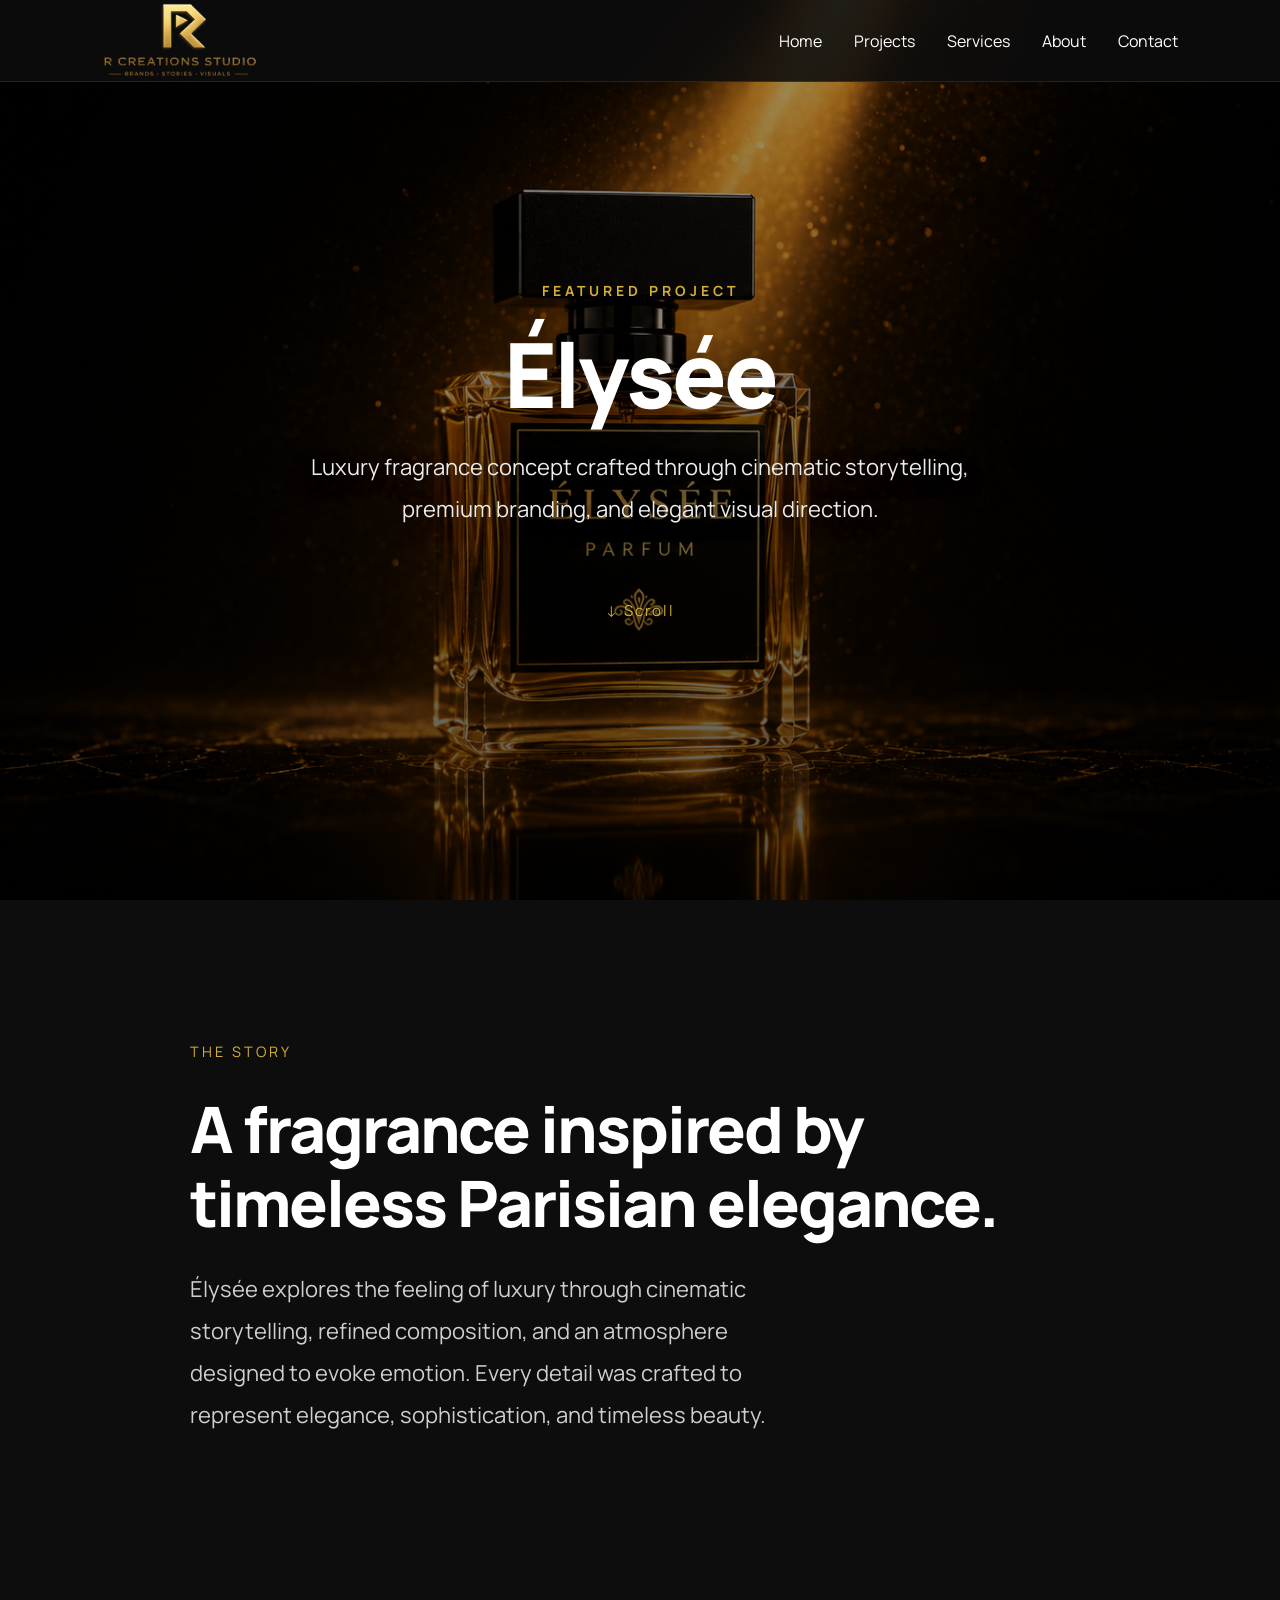
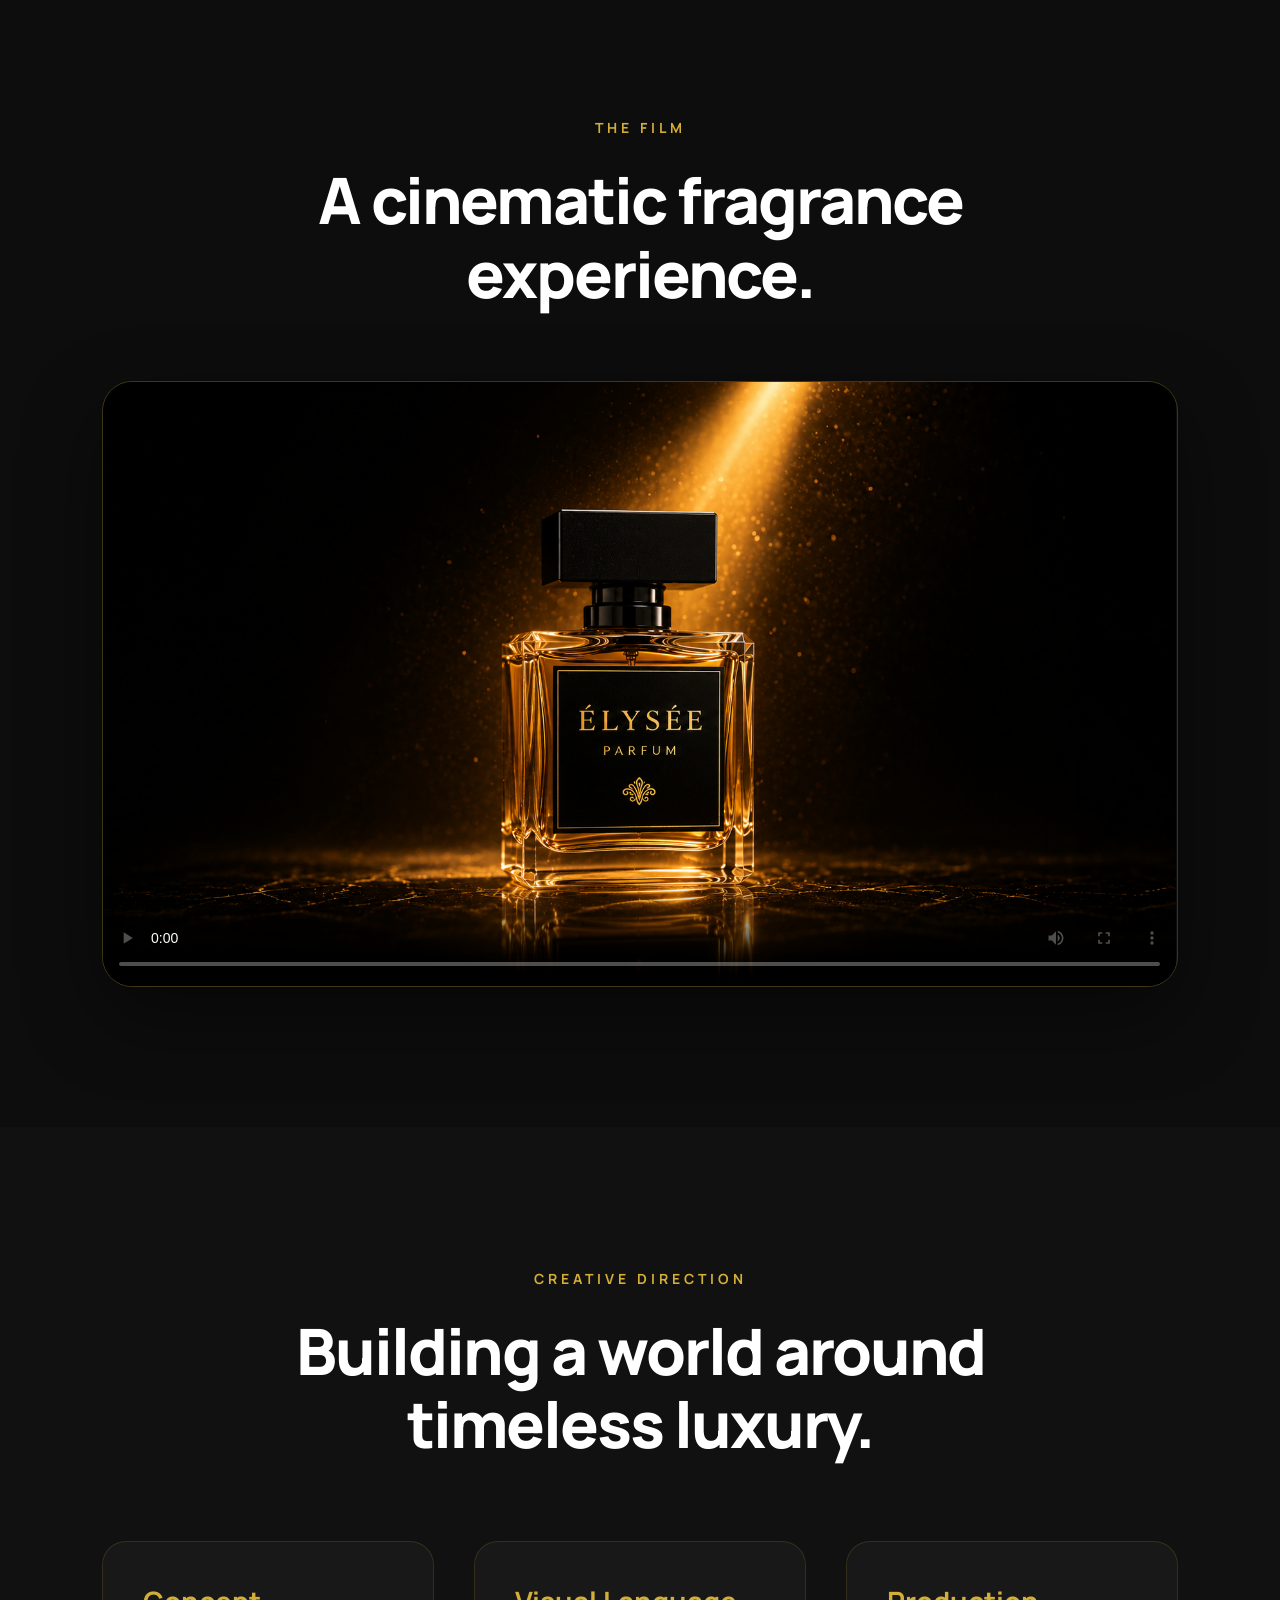
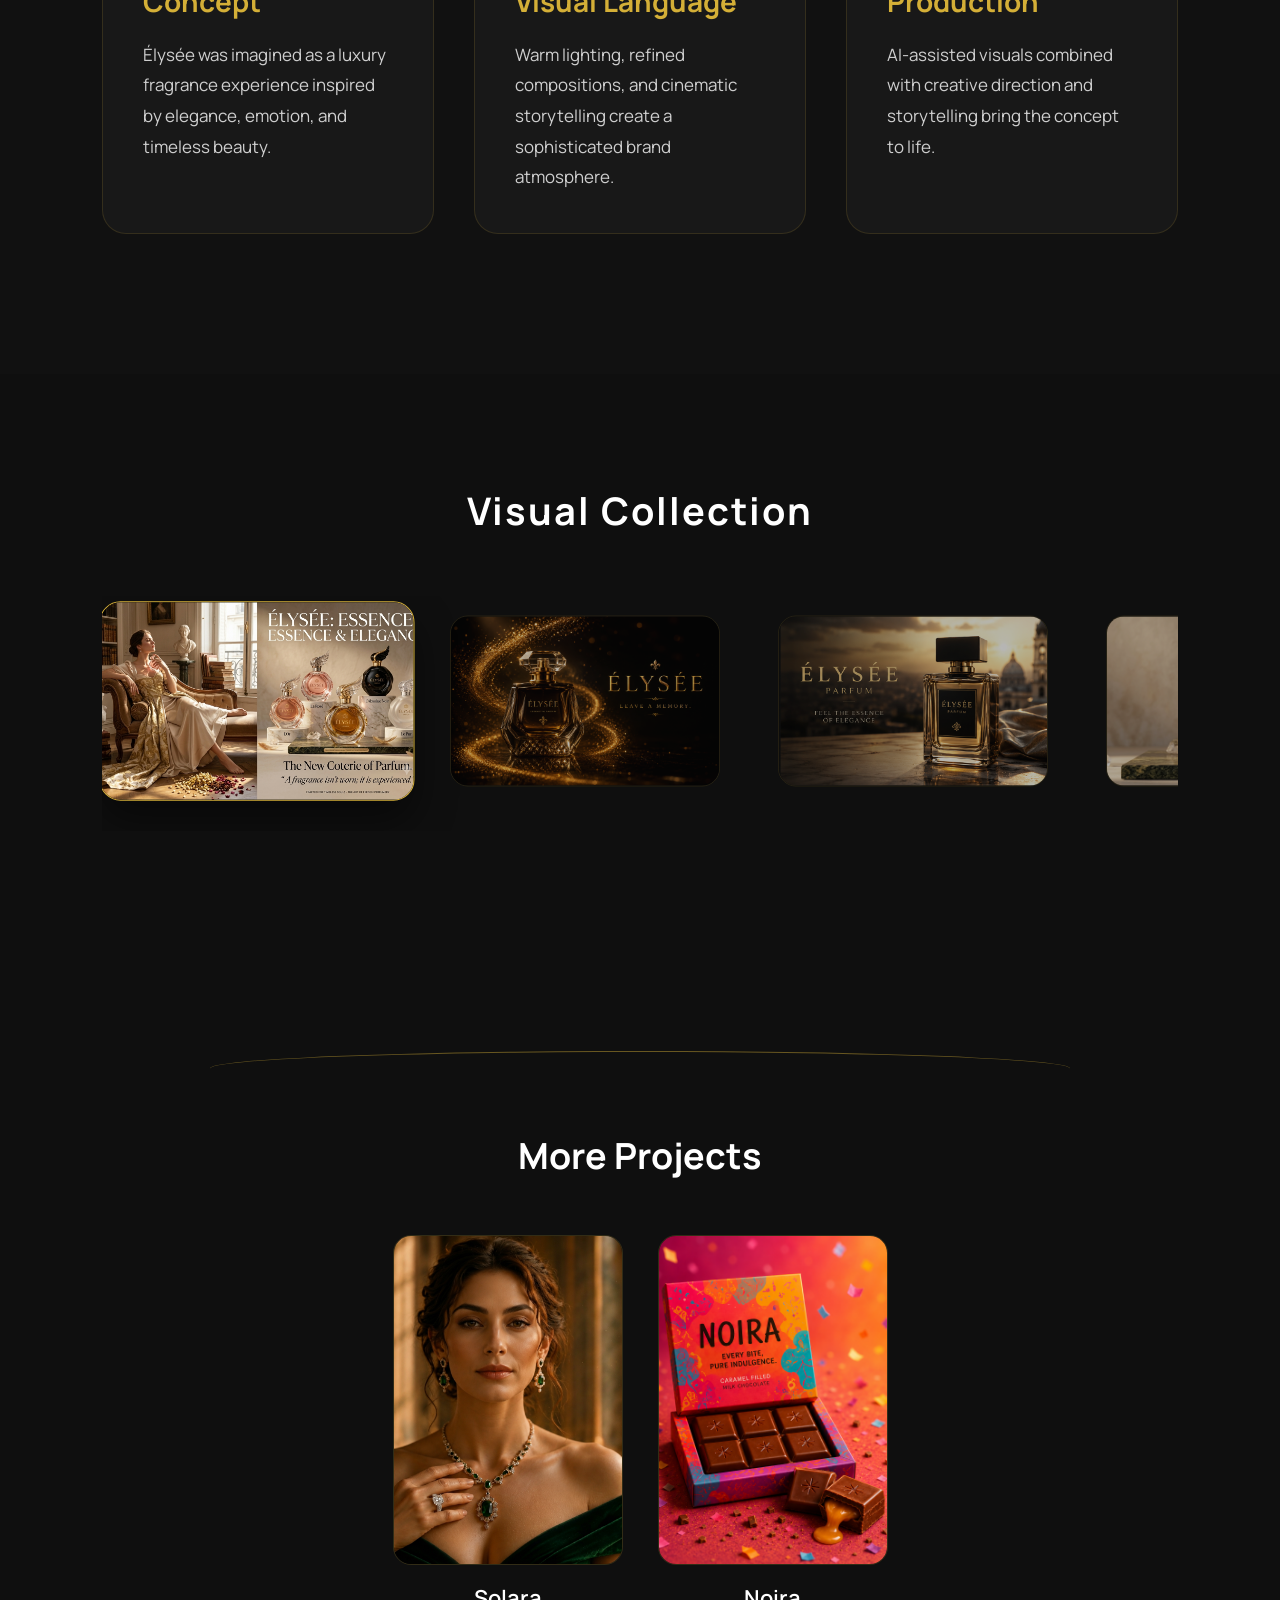
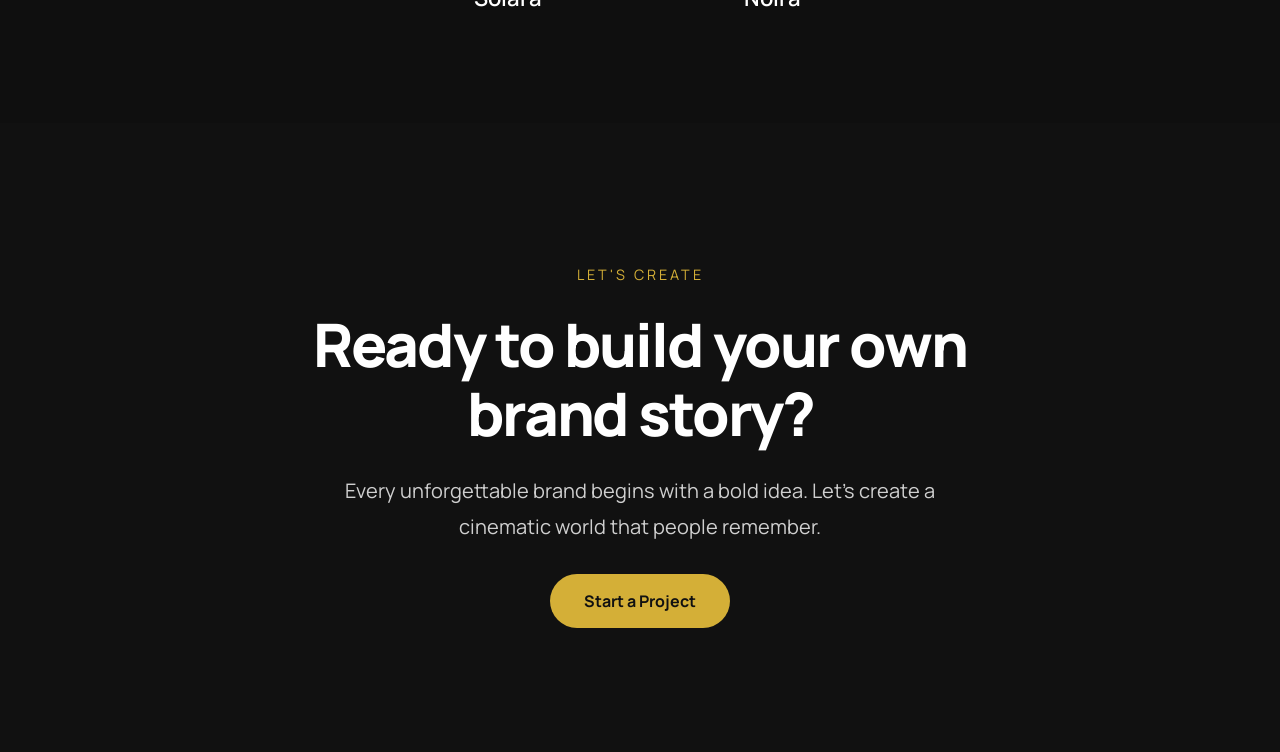
==== elysee.html @ d52baa9a "Initial website upload" ====
<!DOCTYPE html>
<html lang="en">

<head>

    <meta charset="UTF-8">
    <meta name="viewport" content="width=device-width, initial-scale=1.0">

    <title>Élysée | Cinematic Fragrance Campaign – R Creations Studio</title>
    <meta name="description" content="Explore Élysée, a cinematic fragrance campaign crafted through elegant storytelling, refined branding, and premium visual direction.">

<meta name="author" content="R Creations Studio">

<meta name="robots" content="index, follow">

    <link rel="preconnect" href="https://fonts.googleapis.com">
    <link rel="preconnect" href="https://fonts.gstatic.com" crossorigin>

    <link href="https://fonts.googleapis.com/css2?family=Manrope:wght@300;400;500;600;700;800&display=swap" rel="stylesheet">

    <link rel="stylesheet" href="css/style.css">


</head>

<body>

<header class="navbar">

   <div class="logo">
    <a href="index.html">
        <img src="images/logo/logo.png" alt="R Creations Studio">
    </a>
</div>
    <button class="menu-toggle" style="display: none;">
    ☰
</button>

    <nav>

        <ul class="nav-links mobile-menu">

            <li><a href="index.html">Home</a></li>

<li><a href="index.html#projects">Projects</a></li>

<li><a href="index.html#services">Services</a></li>

<li><a href="index.html#about">About</a></li>

<li><a href="index.html#contact">Contact</a></li>

        </ul>

    </nav>

</header>



<section class="project-hero"
style="background-image:url('images/elysee/hero.png');">

    <div class="project-overlay"></div>

    <div class="project-hero-content">

        <span class="small-title">
            Featured Project
        </span>

        <h1>
            Élysée
        </h1>

        <p>
            Luxury fragrance concept crafted through cinematic storytelling,
            premium branding, and elegant visual direction.
        </p>

        <div class="scroll-indicator">
            ↓ Scroll
        </div>

    </div>

</section>
<!-- ========= ÉLYSÉE STORY ========= -->

<section class="project-story">

    <div class="story-inner">

        <span class="small-title">
            The Story
        </span>

        <h2>
            A fragrance inspired by
            timeless Parisian elegance.
        </h2>

        <p>
            Élysée explores the feeling of luxury through
            cinematic storytelling, refined composition,
            and an atmosphere designed to evoke emotion.
            Every detail was crafted to represent
            elegance, sophistication, and timeless beauty.
        </p>

    </div>

    </section>

<!-- ========= ÉLYSÉE FILM ========= -->

<section class="project-film">

    <div class="film-header">

        <span class="small-title">
            The Film
        </span>

        <h2>
            A cinematic fragrance experience.
        </h2>

    </div>


    <div class="film-wrapper">

        <video controls poster="images/elysee/hero.png">

            <source 
            src="videos/elysee/elysee-video.mp4" 
            type="video/mp4">

        </video>

    </div>

</section>
<!-- ========= CREATIVE DIRECTION ========= -->

<section class="creative-direction">

    <div class="creative-header">

        <span class="small-title">
            Creative Direction
        </span>

        <h2>
            Building a world around
            timeless luxury.
        </h2>

    </div>


    <div class="creative-grid">


        <div class="creative-item">

            <h3>
                Concept
            </h3>

            <p>
                Élysée was imagined as a luxury fragrance
                experience inspired by elegance,
                emotion, and timeless beauty.
            </p>

        </div>


        <div class="creative-item">

            <h3>
                Visual Language
            </h3>

            <p>
                Warm lighting, refined compositions,
                and cinematic storytelling create
                a sophisticated brand atmosphere.
            </p>

        </div>


        <div class="creative-item">

            <h3>
                Production
            </h3>

            <p>
                AI-assisted visuals combined with
                creative direction and storytelling
                bring the concept to life.
            </p>

        </div>


    </div>

</section>
<!-- ==========================================
     VISUAL COLLECTION
========================================== -->

<section class="visual-gallery">

    <div class="gallery-header">

        <span>Visual Collection</span>

    </div>

    <div class="gallery-track">

    <div class="gallery-card active">
        <img src="images/elysee/elysee-01.png" alt="">
    </div>

    <div class="gallery-card">
        <img src="images/elysee/elysee-02.png" alt="">
    </div>

    <div class="gallery-card">
        <img src="images/elysee/elysee-03.png" alt="">
    </div>

    <div class="gallery-card">
        <img src="images/elysee/elysee-04.png" alt="">
    </div>

    <div class="gallery-card">
        <img src="images/elysee/elysee-05.png" alt="">
    </div>

</div>

</section>
<script>

const galleryTrack = document.querySelector(".gallery-track");

if (galleryTrack) {

    const galleryCards =
        document.querySelectorAll(".gallery-card");

    let currentCard = 0;


    /* =========================
       CENTER ACTIVE CARD
    ========================= */

    function showCard(index) {

        galleryCards.forEach(card => {
            card.classList.remove("active");
        });

        galleryCards[index].classList.add("active");

        galleryTrack.scrollTo({
    left: galleryCards[index].offsetLeft
        - (galleryTrack.offsetWidth - galleryCards[index].offsetWidth) / 2,
    behavior: "smooth"
});

    }


    /* =========================
       AUTOMATIC CAROUSEL
    ========================= */

    showCard(currentCard);

    setInterval(() => {

        currentCard++;

        if (currentCard >= galleryCards.length) {
            currentCard = 0;
        }

        showCard(currentCard);

    }, 4500);


    /* =========================
       IMAGE LIGHTBOX
    ========================= */

    const lightbox = document.createElement("div");

    lightbox.className = "image-lightbox";

    lightbox.innerHTML = `
        <button class="lightbox-close" aria-label="Close">
            ×
        </button>

        <img src="" alt="">
    `;

    document.body.appendChild(lightbox);


    const lightboxImage =
        lightbox.querySelector("img");

    const closeButton =
        lightbox.querySelector(".lightbox-close");


    galleryCards.forEach(card => {

        card.addEventListener("click", () => {

            const image =
                card.querySelector("img");

            lightboxImage.src = image.src;
            lightboxImage.alt = image.alt;

            lightbox.classList.add("open");

        });

    });


    closeButton.addEventListener("click", () => {

        lightbox.classList.remove("open");

    });


    lightbox.addEventListener("click", (event) => {

        if (event.target === lightbox) {

            lightbox.classList.remove("open");

        }

    });


    document.addEventListener("keydown", (event) => {

        if (event.key === "Escape") {

            lightbox.classList.remove("open");

        }

    });

}

</script>

<!-- =========================
     MORE PROJECTS
========================= -->

<section class="more-projects">

    <div class="curve-line"></div>

    <h2>More Projects</h2>
<div class="more-grid">

    <a href="solara.html" class="more-card">

        <img src="images/solara/poster.png" alt="Solara">

        <h3>Solara</h3>

    </a>

    <a href="noira.html" class="more-card">

        <img src="images/noira/poster.png" alt="Noira">

        <h3>Noira</h3>

    </a>


    </div>

</section>

<!-- ==========================================
     FINAL CTA
========================================== -->

<section class="project-cta">

    <div class="cta-content">

        <span class="small-title">
            Let's Create
        </span>

        <h2>
            Ready to build your own brand story?
        </h2>

        <p>
            Every unforgettable brand begins with a bold idea.
            Let's create a cinematic world that people remember.
        </p>

        <a href="index.html#contact" class="btn-primary">
    Start a Project
</a>

    </div>

</section>
<script>
const menuToggle = document.querySelector(".menu-toggle");
const navLinks = document.querySelector(".nav-links");

menuToggle.addEventListener("click", () => {
    navLinks.classList.toggle("active");
});

document.querySelectorAll(".nav-links a").forEach(link => {
    link.addEventListener("click", () => {
        navLinks.classList.remove("active");
    });
});

</script>


</body>

</html>
---- css/style.css ----
/* R Creations Studio - Version 1 */
html{
    scroll-behavior:smooth;
}
*{
  margin:0;
  padding:0;
  box-sizing:border-box;
}

html{scroll-behavior:smooth;}

body{
  font-family:'Manrope',sans-serif;
  background:#0d0d0d;
  color:#fff;
}

.navbar{
  position:fixed;
  top:0;
  left:0;
  width:100%;
  height:82px;

  display:flex;
  justify-content:space-between;
  align-items:center;

  padding:10px 8%;
  box-sizing:border-box;

  background:rgba(13,13,13,.88);
  backdrop-filter:blur(10px);
  border-bottom:1px solid rgba(212,175,55,.15);

  z-index:1000;
  overflow:visible;
}

.nav-links a{

    position:relative;
    transition:.3s;

}

.nav-links a::after{

    content:"";
    position:absolute;
    left:0;
    bottom:-6px;

    width:0;
    height:2px;

    background:#D4AF37;

    transition:.3s;

}

.nav-links a:hover{

    color:#D4AF37;

}

.nav-links a:hover::after{

    width:100%;

}

.logo{
  color:#D4AF37;
  font-size:2rem;
  font-weight:800;
}

.logo a{
  display:flex;
  align-items:center;
}

.logo img {
    height: 78px;
    width: auto;
    display: block;
}

.nav-links{
  list-style:none;
  display:flex;
  gap:2rem;
}

.nav-links a{
  color:#fff;
  text-decoration:none;
  transition:.3s;
}

.nav-links a:hover{color:#D4AF37;}

.hero{
  min-height:100vh;
  padding:120px 8% 60px;
  display:grid;
  grid-template-columns:1.2fr 1fr;
  align-items:center;
  gap:60px;
}

.small-title{
  color:#D4AF37;
  text-transform:uppercase;
  letter-spacing:3px;
  font-size:.9rem;
}

.hero h1{
    font-size:3.9rem;
    font-weight:800;
    line-height:1.15;
    margin:20px 0 30px;
    max-width:620px;
    letter-spacing:-1px;
}

.hero p{
  color:#cfcfcf;
  font-size:1.15rem;
  line-height:1.8;
  max-width:650px;
}

.buttons{
  display:flex;
  gap:18px;
  margin-top:40px;
}

.btn-primary,.btn-secondary{
  text-decoration:none;
  padding:16px 34px;
  border-radius:999px;
  font-weight:700;
  transition:.3s;
}

.btn-primary{
  background:#D4AF37;
  color:#111;
}

.btn-primary:hover{
  transform:translateY(-3px);
}

.btn-secondary{
  color:#fff;
  border:1px solid #D4AF37;
}

.btn-secondary:hover{
  background:#D4AF37;
  color:#111;
}

.hero-image{
  display:flex;
  justify-content:center;
}

.image-box{
    width:420px;
    background:linear-gradient(180deg,#1b1b1b,#101010);
    border:2px solid #D4AF37;
    border-radius:24px;
    overflow:hidden;
    display:flex;
    flex-direction:column;
}


@media(max-width:900px){

  .hero{
    grid-template-columns:1fr;
    text-align:center;
    padding-top:140px;
    padding-left:20px;
    padding-right:20px;
  }

  .hero p{
    margin:auto;
  }

  .buttons{
    justify-content:center;
    flex-wrap:wrap;
  }

  .nav-links{
    display:none;
  }

 /* DESKTOP: hide hamburger */
.menu-toggle {
    display: none !important;
    background: none;
    border: none;
    color: #D4AF37;
    font-size: 28px;
    cursor: pointer;
}

/* MOBILE: show hamburger */
@media (max-width: 768px) {
    .menu-toggle {
        display: block !important;
    }
}
.nav-links{

    display:none;

    flex-direction:column;

    position:absolute;

    top:80px;

    right:20px;

    background:#101010;

    border:1px solid rgba(212,175,55,.2);

    border-radius:16px;

    padding:20px;

    width:220px;

}

.nav-links.active{

    display:flex;

}
}

  .hero h1{
    font-size:2.4rem;
    line-height:1.2;
  }

  .image-box{
    width:100%;
    max-width:380px;
    height:420px;
  }

  .project-content{
    padding:25px;
  }

  .contact{
    padding:90px 20px;
  }

  .footer{
    padding:70px 20px 40px;
  }

  .footer-links{
    gap:20px;
  }


/* ===========================
   FEATURED PROJECT CARD
=========================== */

.project-tag{
    display:inline-block;
    color:#D4AF37;
    font-size:12px;
    letter-spacing:3px;
    text-transform:uppercase;
    margin-bottom:18px;
}

.image-box h2{
    font-size:46px;
    color:#D4AF37;
    margin-bottom:20px;
}

.image-box{
    width:420px;
    height:640px;

    background:linear-gradient(180deg,#1b1b1b,#101010);

    border:2px solid #D4AF37;
    border-radius:24px;

    overflow:hidden;

    display:flex;
    flex-direction:column;
}
/* ===========================
   PROJECT PREVIEW
=========================== */


.project-link{
    color:#D4AF37;
    text-decoration:none;
    font-weight:700;
    font-size:18px;
    transition:.3s;
}

.project-link:hover{
    letter-spacing:1px;
}
.project-preview{
    height:300px;
}

.project-preview span{
    color:#D4AF37;
    font-size:22px;
    font-weight:700;
    letter-spacing:1px;
}

.project-content{
    padding:35px;
}
.project-preview{
    height:260px;
    overflow:hidden;
    border-bottom:1px solid rgba(212,175,55,.2);
}

.project-preview img{
    width:100%;
    height:100%;
    object-fit:cover;
    display:block;
}
/* ===========================
   HERO CARD HOVER
=========================== */

.image-box{
    transition:all .45s ease;
}

.image-box:hover{
    transform:translateY(-8px);
    box-shadow:0 30px 70px rgba(0,0,0,.45);
    border-color:#e2bf52;
}

.project-preview{
    overflow:hidden;
}

.project-preview img{
    transition:transform .6s ease;
}

.image-box:hover .project-preview img{
    transform:scale(1.03);
}
/* ===========================
   WHAT WE CREATE SECTION
=========================== */

.services{
    background:#f4efe7;
    color:#111;
    padding:120px 8%;
}


.services-header{
    max-width:650px;
    margin-bottom:70px;
}


.services-header span{
    color:#b08a2e;
    text-transform:uppercase;
    letter-spacing:3px;
    font-size:13px;
    font-weight:700;
}


.services-header h2{
    font-size:3.2rem;
    line-height:1.2;
    margin-top:25px;
    font-weight:700;
}


.services-list{
    display:flex;
    flex-direction:column;
}


.service-item{
    display:grid;
    grid-template-columns:120px 1fr;
    gap:40px;

    padding:45px 0;

    border-top:1px solid rgba(17,17,17,.2);
}


.service-number{
    font-size:2rem;
    color:#b08a2e;
    font-weight:700;
}


.service-item h3{
    font-size:2rem;
    margin-bottom:15px;
}


.service-item p{
    color:#555;
    font-size:1.1rem;
    line-height:1.8;
    max-width:550px;
}


@media(max-width:900px){

    .services-header h2{
        font-size:3.2rem;
    }

    .service-item{
        grid-template-columns:1fr;
        gap:15px;
    }

}
/* ==========================================
   ABOUT STUDIO
========================================== */

.about{
    background:#0d0d0d;
    color:#fff;
    padding:120px 8%;
    display:grid;
    grid-template-columns:1fr 1fr;
    gap:100px;
    align-items:start;
}

.about-left .small-title{
    color:#D4AF37;
    text-transform:uppercase;
    letter-spacing:4px;
    font-size:14px;
    font-weight:700;
}

.about-left h2{
    font-size:52px;
    line-height:1.15;
    margin-top:25px;
    max-width:520px;
}

.about-right p{
    color:#cfcfcf;
    font-size:1.15rem;
    line-height:1.9;
    margin-bottom:35px;
    max-width:620px;
}

@media(max-width:900px){

    .about{
        grid-template-columns:1fr;
        gap:50px;
    }

    .about-left h2{
        font-size:38px;
    }

}


/* ==========================================
   SELECTED CREATIONS
========================================== */

.creations{

    background:#0f0f0f;

    color:#fff;

    padding:80px 8% 120px;

}


.creations-header{

    text-align:center;

    max-width:900px;

    margin:0 auto 70px;

}


.creations-header .small-title{

    color:#D4AF37;

    text-transform:uppercase;

    letter-spacing:4px;

    font-size:14px;

    font-weight:700;

}


.creations-header h2{

    font-size:48px;

    line-height:1.15;

    max-width:850px;

    margin:22px auto 0;

}


.creation-showcase{

    margin-top:70px;

    background:transparent;

    border:none;

    border-radius:0;

    overflow:visible;

    transition:none;

    padding:0;
}


/* ==========================================
   CLICKABLE PROJECT CARDS
========================================== */

.creation-card{

    position:relative;

    display:block;

    width:100%;

    background:#181818;

    border:1px solid rgba(212,175,55,.18);

    border-radius:28px;

    overflow:hidden;

    padding:40px;

    color:inherit;

    text-decoration:none;

    cursor:pointer;
}


.creation-card:hover{

    color:inherit;

    text-decoration:none;

}


.creation-card + .creation-card{

    margin-top:60px;

}


.creation-card:hover .creation-info h3{

    color:#D4AF37;

}


/* ==========================================
   PROJECT IMAGE
========================================== */

.creation-showcase img{

    width:100%;

    height:380px;

    object-fit:contain;

    display:block;

    transition:transform .6s ease;

}

.creation-image-link{

    display:block;

    width:100%;

    cursor:pointer;

}

.creation-image-link img{

    cursor:pointer;

}


.creation-card:hover img{

    transform:scale(1.03);

}


/* ==========================================
   PROJECT INFORMATION
========================================== */

.creation-info{

    padding:55px;

}


.creation-info > span:first-child{

    color:#D4AF37;

    text-transform:uppercase;

    letter-spacing:4px;

    font-size:13px;

    font-weight:700;

}


.creation-info h3{

    font-size:60px;

    margin:18px 0;

    font-weight:800;

    transition:color .3s ease;

}


.creation-info p{

    color:#cfcfcf;

    font-size:20px;

    line-height:1.9;

    max-width:720px;

}


/* ==========================================
   VIEW PROJECT
========================================== */

.creation-link{

    display:inline-block;

    margin-top:30px;

    color:#D4AF37;

    font-weight:700;

    transition:
        letter-spacing .3s ease,
        color .3s ease;

}


.creation-card:hover .creation-link{

    letter-spacing:1px;

}


/* ==========================================
   MOBILE
========================================== */

@media(max-width:768px){

    .creations{

        padding:70px 6% 90px;

    }


    .creations-header h2{

        font-size:34px;

    }


    .creation-showcase{

        padding:20px;

        border-radius:22px;

    }


    .creation-showcase img{

        height:240px;

    }


    .creation-info{

        padding:35px 20px;

    }


    .creation-info h3{

        font-size:42px;

    }


    .creation-info p{

        font-size:17px;

        line-height:1.7;

    }


    .creation-card + .creation-card{

        margin-top:40px;

    }

}

/* ==========================================
   Luxury Glow
========================================== */

.creation-card::before{

content:"";

position:absolute;

top:0;
left:-120%;

width:60%;
height:100%;

background:linear-gradient(
90deg,
transparent,
rgba(255,255,255,.06),
transparent
);

transition:1s;

pointer-events:none;

}

.creation-card:hover::before{

left:160%;

}

@media(max-width:900px){

    .creations{
        padding:70px 6% 90px;
    }

    .creations-header h2{
        font-size:38px;
    }

    .creation-info{
        padding:35px;
    }

    .creation-info h3{
        font-size:38px;
    }

}
/* ==========================================
   PROJECT HERO
========================================== */

.project-hero{

    position:relative;

    min-height:100vh;

    display:flex;
    justify-content:center;
    align-items:center;

    text-align:center;

    padding:120px 8%;

    background:center center/cover no-repeat;

    overflow:hidden;
}

.project-overlay{

    position:absolute;

    inset:0;

    background:
    linear-gradient(
        180deg,
        rgba(0,0,0,.35),
        rgba(0,0,0,.65)
    );

}

.project-hero-content{

    position:relative;

    z-index:2;

    max-width:820px;

}

.project-hero .small-title{

    color:#D4AF37;

    text-transform:uppercase;

    letter-spacing:4px;

    font-size:14px;

    font-weight:700;

}

.project-hero h1{


    font-size:90px;

    line-height:1;

    margin:28px 0;

    font-weight:800;

    letter-spacing:-3px;

    text-shadow: 0 8px 30px rgba(0,0,0,0.45);

}

.project-hero p{

    color:#ececec;

    font-size:22px;

    line-height:1.9;

    max-width:680px;

    margin:auto;

    text-shadow:0 6px 20px rgba(0,0,0,0.6);

}

.scroll-indicator{

    margin-top:70px;

    color:#D4AF37;

    letter-spacing:2px;

    font-size:15px;

    animation:float 2s ease-in-out infinite;

}

@keyframes float{

    0%{
        transform:translateY(0);
    }

    50%{
        transform:translateY(8px);
    }

    100%{
        transform:translateY(0);
    }

}

@media(max-width:900px){

    .project-hero h1{

        font-size:64px;

    }

    .project-hero p{

        font-size:18px;

    }

}
/* ==========================================
   PROJECT HERO IMAGE MOTION
========================================== */

.project-hero::before{

    content:"";

    position:absolute;

    inset:0;

    background:inherit;

    animation:heroZoom 18s ease infinite alternate;

    z-index:0;

}


.project-hero{
    isolation:isolate;
}


@keyframes heroZoom{

    from{
        transform:scale(1);
    }

    to{
        transform:scale(1.08);
    }

}
/* ==========================================
   PROJECT STORY
========================================== */

.project-story{

    background:#0d0d0d;

    padding:140px 8%;

    color:#fff;

}


.story-inner{

    max-width:900px;

    margin:auto;

}


.story-inner .small-title{

    color:#D4AF37;

}


.story-inner h2{

    font-size:64px;

    line-height:1.15;

    margin:30px 0;

    font-weight:800;

    letter-spacing:-2px;

}


.story-inner p{

    color:#cfcfcf;

    font-size:22px;

    line-height:1.9;

    max-width:620px;

}


@media(max-width:900px){

    .story-inner h2{

        font-size:40px;

    }


    .story-inner p{

        font-size:18px;

    }

}
/* ==========================================
   PROJECT FILM
========================================== */

.project-film{

    background:#0d0d0d;
    padding:140px 8%;
    color:#fff;

}


.film-header{

    text-align:center;
    max-width:900px;
    margin:0 auto 70px;

}


.film-header h2{

    font-size:64px;
    line-height:1.15;
    margin-top:25px;

}


.film-wrapper video{

    width:100%;
    display:block;
    border-radius:28px;

}
/* ==========================================
   PROJECT FILM SECTION
========================================== */

.project-film{

    background:#0d0d0d;

    padding:140px 8%;

    color:#fff;

}


.film-header{

    max-width:900px;

    margin:0 auto 70px;

    text-align:center;

}


.film-header .small-title{

    color:#D4AF37;

    text-transform:uppercase;

    letter-spacing:4px;

    font-size:14px;

    font-weight:700;

}


.film-header h2{

    font-size:64px;

    line-height:1.15;

    margin-top:25px;

    font-weight:800;

    letter-spacing:-2px;

}


.film-wrapper{

    max-width:1200px;

    margin:auto;

    overflow:hidden;

    border-radius:30px;

    border:1px solid rgba(212,175,55,.25);

    box-shadow:0 30px 80px rgba(0,0,0,.45);

}


.film-wrapper video{

    width:100%;

    display:block;

}


@media(max-width:900px){

    .project-film{

        padding:90px 6%;

    }


    .film-header h2{

        font-size:40px;

    }

}
/* ==========================================
   CREATIVE DIRECTION
========================================== */


.creative-direction{

    background:#111;

    color:#fff;

    padding:140px 8%;

}



.creative-header{

    max-width:900px;

    margin:0 auto 80px;

    text-align:center;

}



.creative-header .small-title{

    color:#D4AF37;

    text-transform:uppercase;

    letter-spacing:4px;

    font-size:14px;

    font-weight:700;

}



.creative-header h2{

    font-size:64px;

    line-height:1.15;

    margin-top:25px;

    font-weight:800;

    letter-spacing:-2px;

}



.creative-grid{

    max-width:1200px;

    margin:auto;

    display:grid;

    grid-template-columns:repeat(3,1fr);

    gap:40px;

}



.creative-item{

    padding:40px;

    background:#181818;

    border:1px solid rgba(212,175,55,.15);

    border-radius:24px;

}



.creative-item h3{

    color:#D4AF37;

    font-size:28px;

    margin-bottom:20px;

}



.creative-item p{

    color:#cfcfcf;

    font-size:17px;

    line-height:1.8;

}



@media(max-width:900px){


    .creative-header h2{

        font-size:40px;

    }


    .creative-grid{

        grid-template-columns:1fr;

    }


    .creative-item{

        padding:30px;

    }

}
/* ==========================================
   VISUAL COLLECTION CAROUSEL
========================================== */

.visual-gallery{

    padding:110px 8%;
    background:#0f0f0f;

}


.gallery-header{

    text-align:center;
    margin-bottom:60px;

}


.gallery-header span{

    color:#fff;
    font-size:38px;
    font-weight:700;
    letter-spacing:2px;

}


.gallery-track{

    display:flex;
    gap:28px;

    overflow-x:auto;
    overflow-y:hidden;

    scroll-snap-type:x mandatory;

    padding:10px 5px 35px;

    scrollbar-width:none;

    scroll-behavior:smooth;

    align-items:center;

}


.gallery-track::-webkit-scrollbar{

    display:none;

}


.gallery-card{

    flex:0 0 300px;

    height:190px;

    border-radius:20px;

    overflow:hidden;

    scroll-snap-align:center;

    transform:scale(.90);

    opacity:.70;

    transition:
        transform .45s ease,
        opacity .45s ease,
        box-shadow .45s ease,
        border-color .45s ease;

    border:1px solid rgba(212,175,55,.18);

    cursor:pointer;

    position:relative;

}


.gallery-card.active{

    transform:scale(1.05);

    opacity:1;

    border-color:#D4AF37;

    box-shadow:0 20px 40px rgba(0,0,0,.45);

    z-index:2;

}


.gallery-card img{

    width:100%;

    height:100%;

    object-fit:cover;

    display:block;

    transition:transform .5s ease;

}


.gallery-card:hover img{

    transform:scale(1.06);

}


/* ==========================================
   VISUAL COLLECTION LIGHTBOX
========================================== */

.image-lightbox{

    position:fixed;

    inset:0;

    width:100%;
    height:100%;

    background:rgba(0,0,0,.92);

    display:flex;

    align-items:center;
    justify-content:center;

    padding:40px;

    box-sizing:border-box;

    opacity:0;

    visibility:hidden;

    pointer-events:none;

    transition:
        opacity .35s ease,
        visibility .35s ease;

    z-index:99999;

}


.image-lightbox.open{

    opacity:1;

    visibility:visible;

    pointer-events:auto;

}


.image-lightbox img{

    max-width:90vw;

    max-height:88vh;

    width:auto;

    height:auto;

    object-fit:contain;

    border-radius:10px;

    box-shadow:
        0 30px 80px rgba(0,0,0,.65);

}


.lightbox-close{

    position:absolute;

    top:25px;

    right:35px;

    background:none;

    border:none;

    color:#fff;

    font-size:42px;

    line-height:1;

    cursor:pointer;

    z-index:2;

    transition:
        color .25s ease,
        transform .25s ease;

}


.lightbox-close:hover{

    color:#D4AF37;

    transform:scale(1.1);

}


/* ==========================================
   MOBILE
========================================== */

@media(max-width:768px){

    .gallery-card{

        flex:0 0 240px;

        height:160px;

    }


    .gallery-header span{

        font-size:30px;

    }


    .image-lightbox{

        padding:20px;

    }


    .image-lightbox img{

        max-width:94vw;

        max-height:82vh;

    }


    .lightbox-close{

        top:15px;

        right:20px;

        font-size:36px;

    }

}
/* ==========================================
   FINAL CTA
========================================== */

.project-cta{

    background:#111;

    color:#fff;

    padding:140px 8%;

    text-align:center;

}

.cta-content{

    max-width:800px;

    margin:auto;

}

.cta-content h2{

    font-size:60px;

    line-height:1.15;

    margin:25px 0;

    font-weight:800;

    letter-spacing:-2px;

}

.cta-content p{

    color:#cfcfcf;

    font-size:20px;

    line-height:1.8;

    max-width:650px;

    margin:0 auto 45px;

}

@media(max-width:900px){

    .project-cta{

        padding:90px 6%;

    }

    .cta-content h2{

        font-size:40px;

    }

    .cta-content p{

        font-size:18px;

    }

}
.noira-film .film-wrapper{

    max-width:420px;

    margin:0 auto;

}

.noira-film video{

    width:100%;

    display:block;

    border-radius:16px;

}
/* ===========================
   FEATURED PROJECT FADE
=========================== */

.project-preview img{

    transition:opacity .6s ease;

}

.project-content h2,
.project-content p{

    transition:opacity .6s ease;

}

.fade-out{

    opacity:0;

}
/* ===========================
   CONTACT
=========================== */

.contact{

    padding:140px 10%;
    text-align:center;

}

.contact h2{

    max-width:800px;
    margin:20px auto;
    font-size:clamp(2.5rem,5vw,4rem);
    line-height:1.15;

}

.contact p{

    max-width:700px;
    margin:0 auto 50px;
    color:#cfcfcf;
    font-size:1.1rem;
    line-height:1.8;

}

.contact-buttons{

    display:flex;
    justify-content:center;
    gap:20px;
    flex-wrap:wrap;

}
/* ===========================
   FOOTER
=========================== */

.footer{

    padding:90px 10% 50px;

    text-align:center;

    border-top:1px solid rgba(212,175,55,.15);

    margin-top:120px;

}

.footer-logo{

    font-size:34px;

    color:#D4AF37;

    margin-bottom:20px;

}

.footer p{

    color:#bfbfbf;

    max-width:600px;

    margin:0 auto 40px;

    line-height:1.8;

}

.footer-links{

    display:flex;

    justify-content:center;

    gap:40px;

    flex-wrap:wrap;

    margin-bottom:50px;

}

.footer-links a{

    color:#fff;

    text-decoration:none;

    transition:.3s;

}

.footer-links a:hover{

    color:#D4AF37;

}

.footer-bottom{

    color:#777;

    font-size:.9rem;

}
/* ===========================
   CINEMATIC BACKGROUND
=========================== */

body{

    position:relative;
    overflow-x:hidden;

}

body::before{

    content:"";

    position:fixed;

    inset:0;

    pointer-events:none;

    background:
    radial-gradient(circle at 20% 30%, rgba(212,175,55,.08), transparent 35%),
    radial-gradient(circle at 80% 70%, rgba(212,175,55,.05), transparent 40%);

    animation:ambientGlow 18s ease-in-out infinite alternate;

    z-index:-1;

}

@keyframes ambientGlow{

    0%{

        transform:translate(-2%, -2%) scale(1);

    }

    100%{

        transform:translate(2%,2%) scale(1.08);

    }

}

@media (max-width:900px){

    .creation-showcase{
        padding:20px;
    }

    .creation-showcase img{
        height:250px;
    }

}

/* ==========================================================
                    MOBILE RESPONSIVE
========================================================== */

@media (max-width:900px){

    /* ========= PROJECT SHOWCASE ========= */

    .creation-showcase{
        padding:20px;
    }

    .creation-showcase img{
        height:250px;
    }

}

/* ============================= */
/* HERO ENTRANCE ANIMATIONS */
/* ============================= */

@keyframes fadeUp{
    from{
        opacity:0;
        transform:translateY(30px);
    }

    to{
        opacity:1;
        transform:translateY(0);
    }
}

.hero .small-title{
    opacity:0;
    animation:fadeUp .8s ease forwards;
}

.hero h1{
    opacity:0;
    animation:fadeUp .8s ease forwards;
    animation-delay:.15s;
}

.hero p{
    opacity:0;
    animation:fadeUp .8s ease forwards;
    animation-delay:.3s;
}

.hero-buttons{
    opacity:0;
    animation:fadeUp .8s ease forwards;
    animation-delay:.45s;
}

/* =========================================
   PAGE LOADER
========================================= */

#loader{

    position:fixed;

    inset:0;

    background:#0B0B0B;

    display:flex;

    justify-content:center;

    align-items:center;

    z-index:99999;

    transition:
        opacity .8s ease,
        visibility .8s ease;

}


.loader-content{

    text-align:center;

}


.loader-content img{

    width:220px;

    max-width:75vw;

    height:auto;

    display:block;

    margin:0 auto 28px;

}


.loader-content p{

    color:#CFCFCF;

    font-size:14px;

    letter-spacing:4px;

    text-transform:uppercase;

    margin-bottom:35px;

    font-family:inherit;

}


.loader-bar{

    width:180px;

    height:2px;

    background:rgba(255,255,255,.08);

    margin:auto;

    overflow:hidden;

    border-radius:50px;

}


.loader-bar span{

    display:block;

    height:100%;

    width:0;

    background:#D4AF37;

    animation:loaderBar 1.6s ease forwards;

}


@keyframes loaderBar{

    from{

        width:0;

    }

    to{

        width:100%;

    }

}


#loader.hide{

    opacity:0;

    visibility:hidden;

}


/* =========================================
   MOBILE LOADER
========================================= */

@media(max-width:768px){

    .loader-content img{

        width:180px;

    }

}

/* =========================================
   CINEMATIC SCROLL REVEAL
   Smooth entrance animation for sections
========================================= */

.reveal{

    opacity:0;
    transform:translateY(80px);
    filter:blur(8px);

    transition:
    opacity 1.2s ease,
    transform 1.2s cubic-bezier(.22,1,.36,1),
    filter 1.2s ease;

}


.reveal.active{

    opacity:1;
    transform:translateY(0);
    filter:blur(0);

}
/* ==========================================
   MORE PROJECTS
========================================== */

.more-projects{

    padding:110px 8%;
    background:#0f0f0f;

}

.curve-line{

    width:80%;
    height:35px;

    margin:0 auto 45px;

    border-top:1px solid rgba(212,175,55,.45);

    border-radius:100%;

}

.more-projects h2{

    text-align:center;

    color:#fff;

    font-size:36px;

    font-weight:700;

    margin-bottom:55px;

}

.more-grid{

    display:flex;

    justify-content:center;

    gap:35px;

    flex-wrap:wrap;

}

.more-card{

    width:230px;

    display:flex;
    flex-direction:column;
    align-items:center;

    text-decoration:none;

    transition:.45s ease;

}

.more-card img{

    width:100%;

    height:330px;

    object-fit:cover;

    border-radius:18px;

    border:1px solid rgba(212,175,55,.18);

    transition:.45s ease;

}

.more-card h3{

    width:100%;

    text-align:center;

    color:#fff;

    margin-top:18px;

    font-size:22px;

    font-weight:600;

    transition:.35s ease;

}

.more-card:hover{

    transform:translateY(-8px);

}

.more-card:hover img{

    transform:scale(1.04);

    border-color:#D4AF37;

    box-shadow:0 20px 50px rgba(0,0,0,.45);

}

.more-card:hover h3{

    color:#D4AF37;

}

@media(max-width:768px){

    .more-grid{

        gap:25px;

    }

    .more-card{

        width:170px;

    }

    .more-card img{

        height:250px;

    }

    .more-projects h2{

        font-size:30px;

    }

}
@media (max-width: 768px) {
    .menu-toggle {
        display: block !important;
    }
}
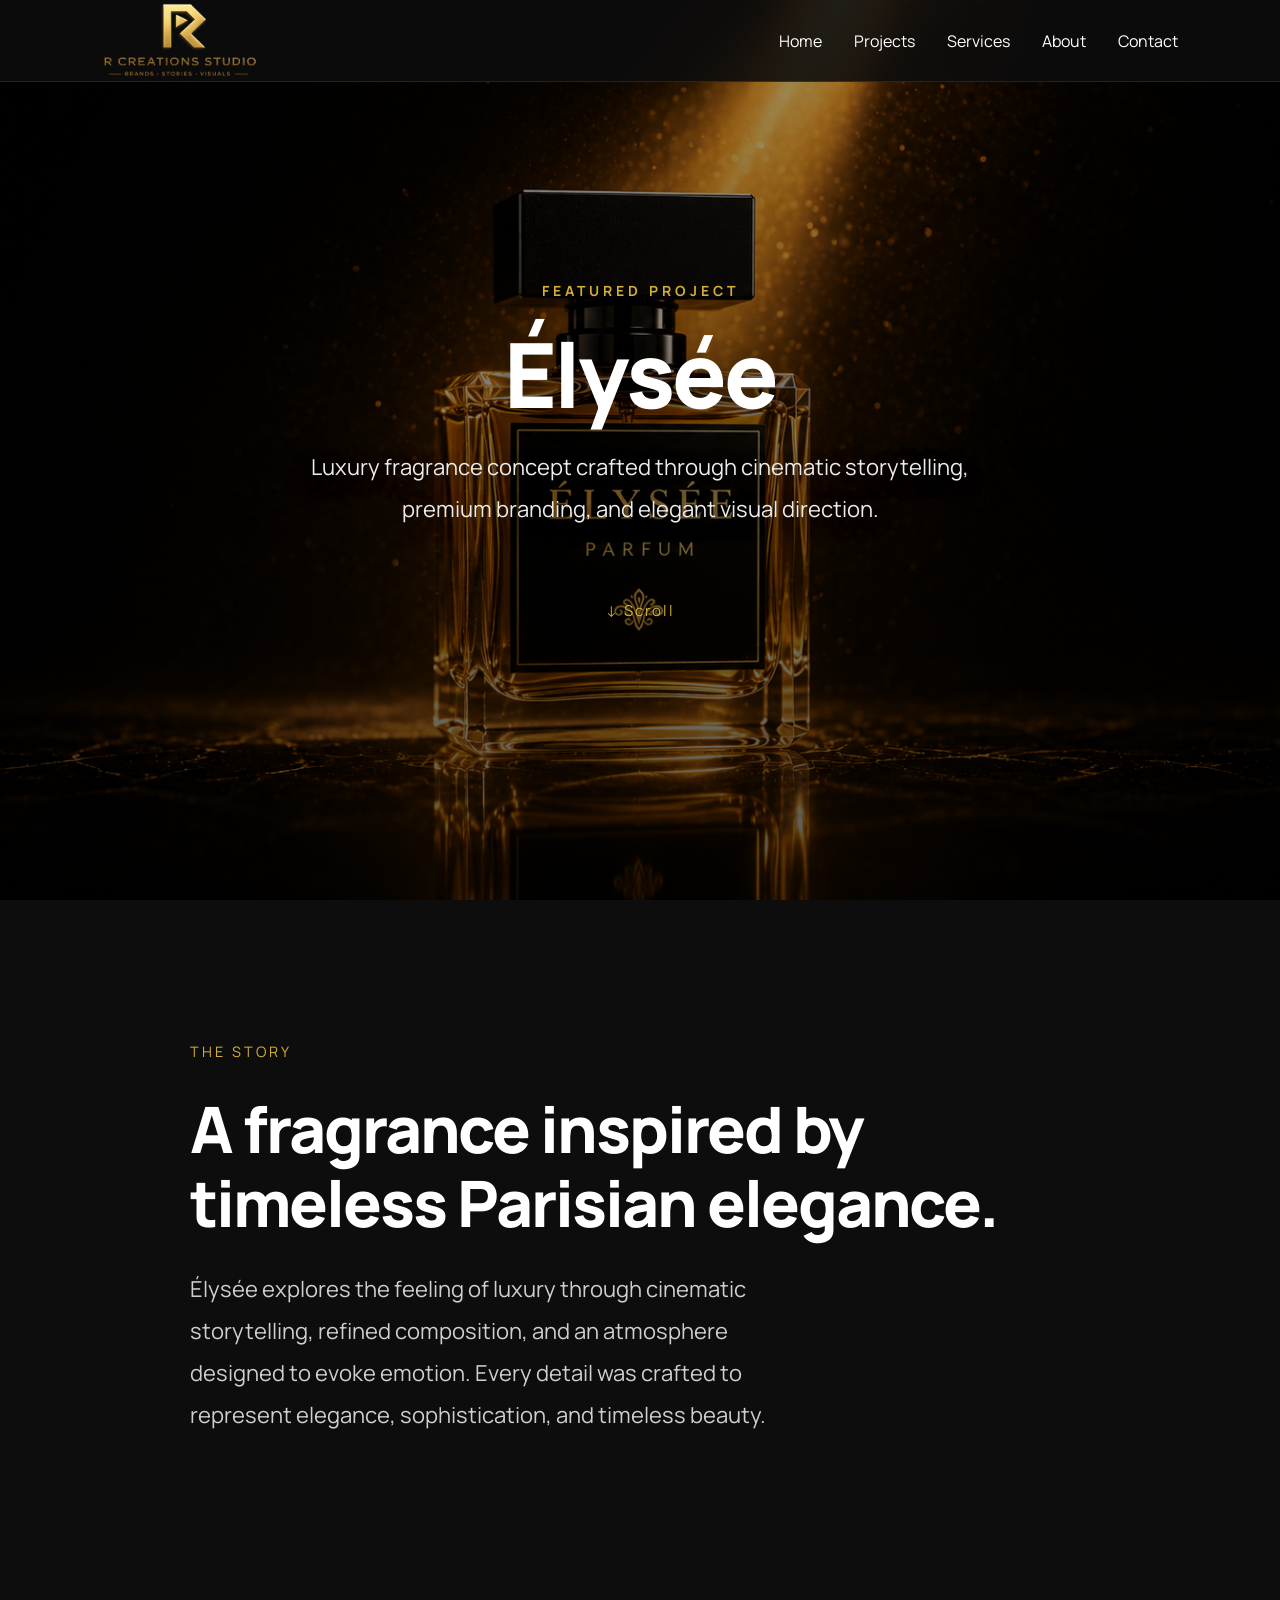
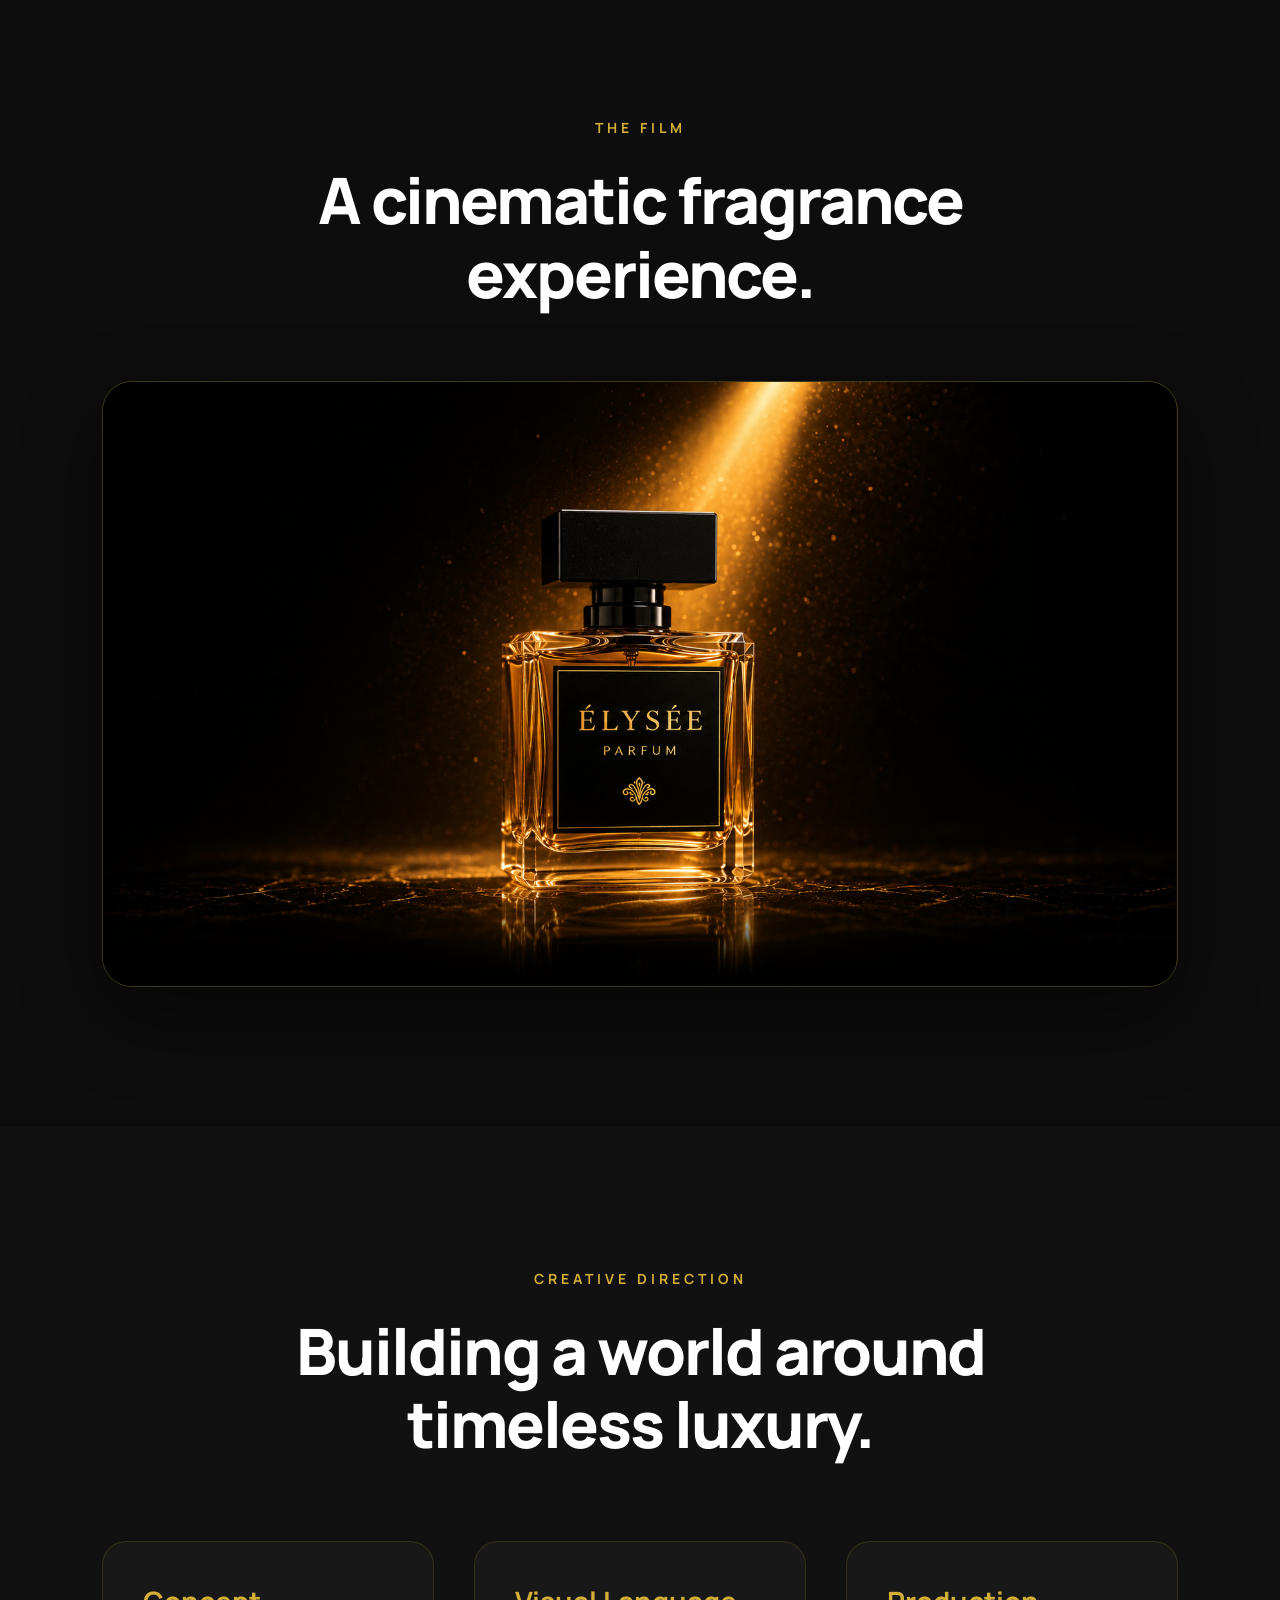
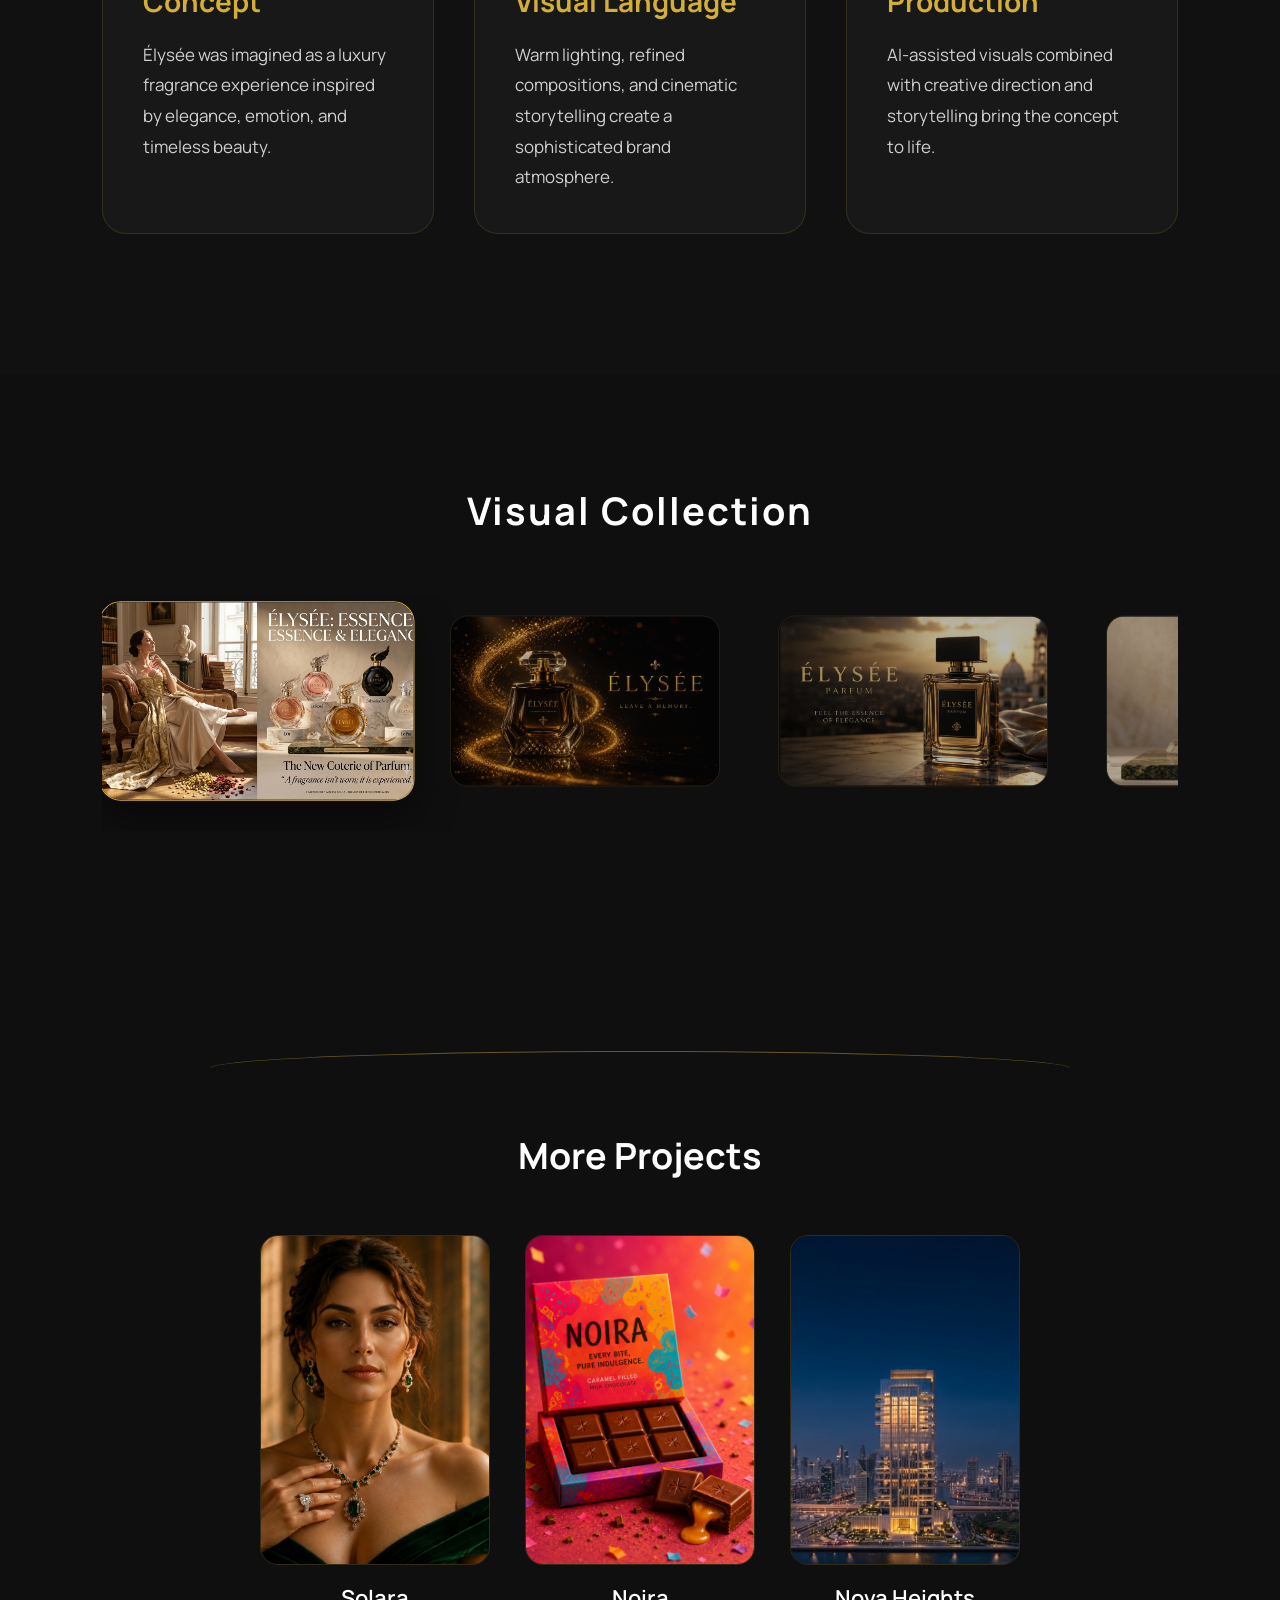
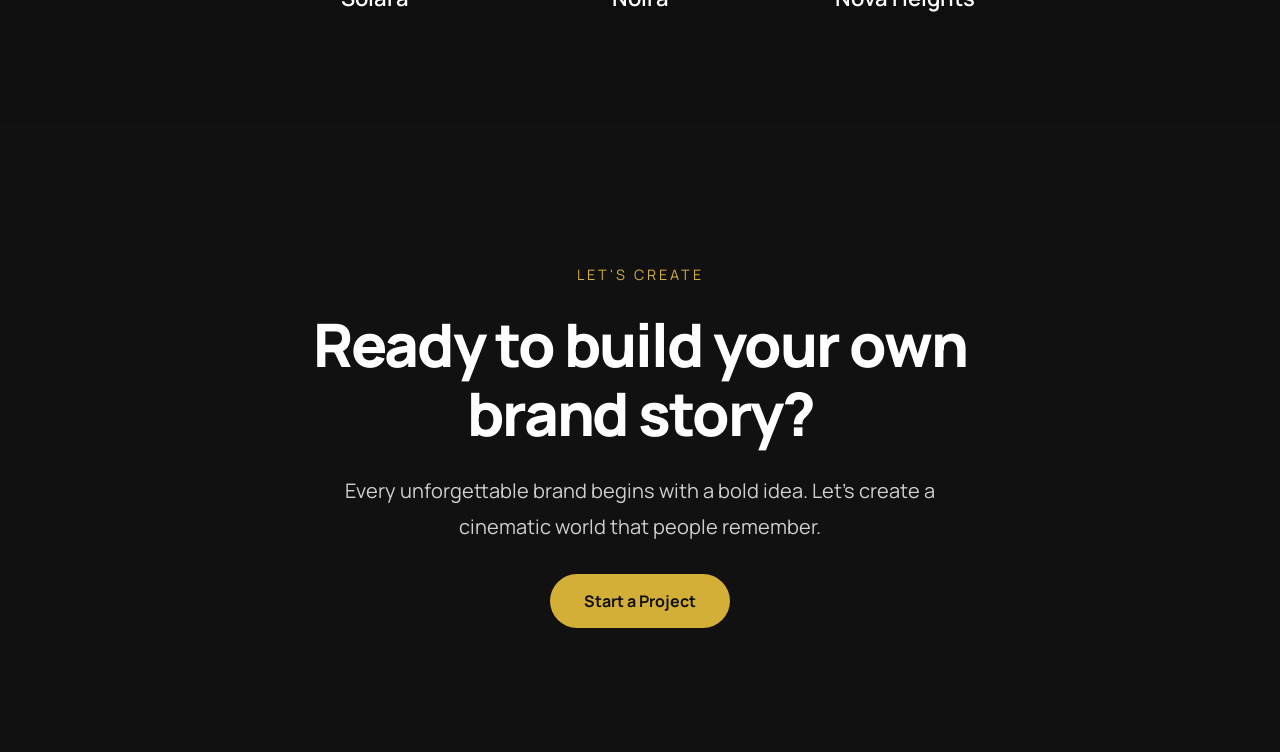
==== commit 83568e8a: "Add Nova Heights project" ====
--- a/elysee.html
+++ b/elysee.html
@@ -134,7 +134,7 @@
         <video controls poster="images/elysee/hero.png">
 
             <source 
-            src="videos/elysee/elysee-video.mp4" 
+            src="videos/Elysee/elysee-video.mp4" 
             type="video/mp4">
 
         </video>
@@ -402,6 +402,14 @@
 
     </a>
 
+    <a href="nova-heights.html" class="more-card">
+
+    <img src="images/nova-heights/hero.png" alt="Nova Heights">
+
+    <h3>Nova Heights</h3>
+
+</a>
+
 
     </div>
 
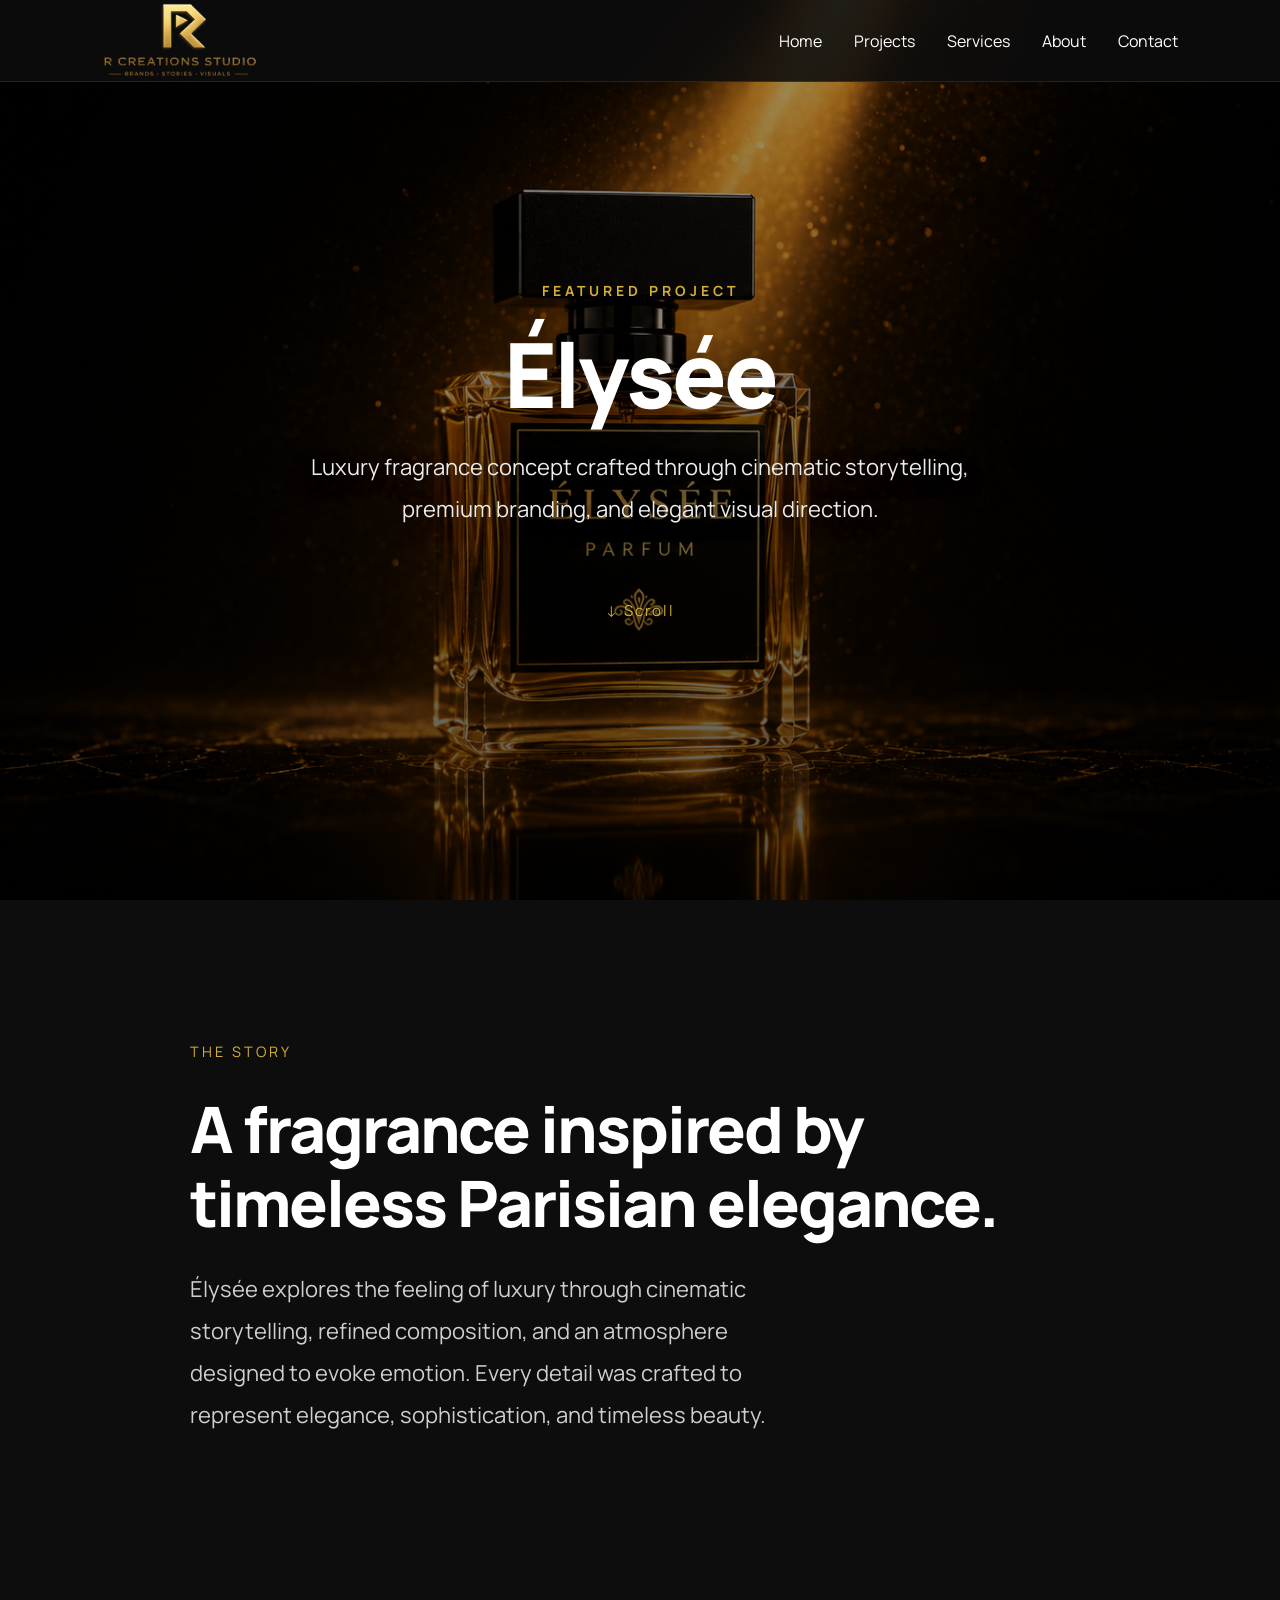
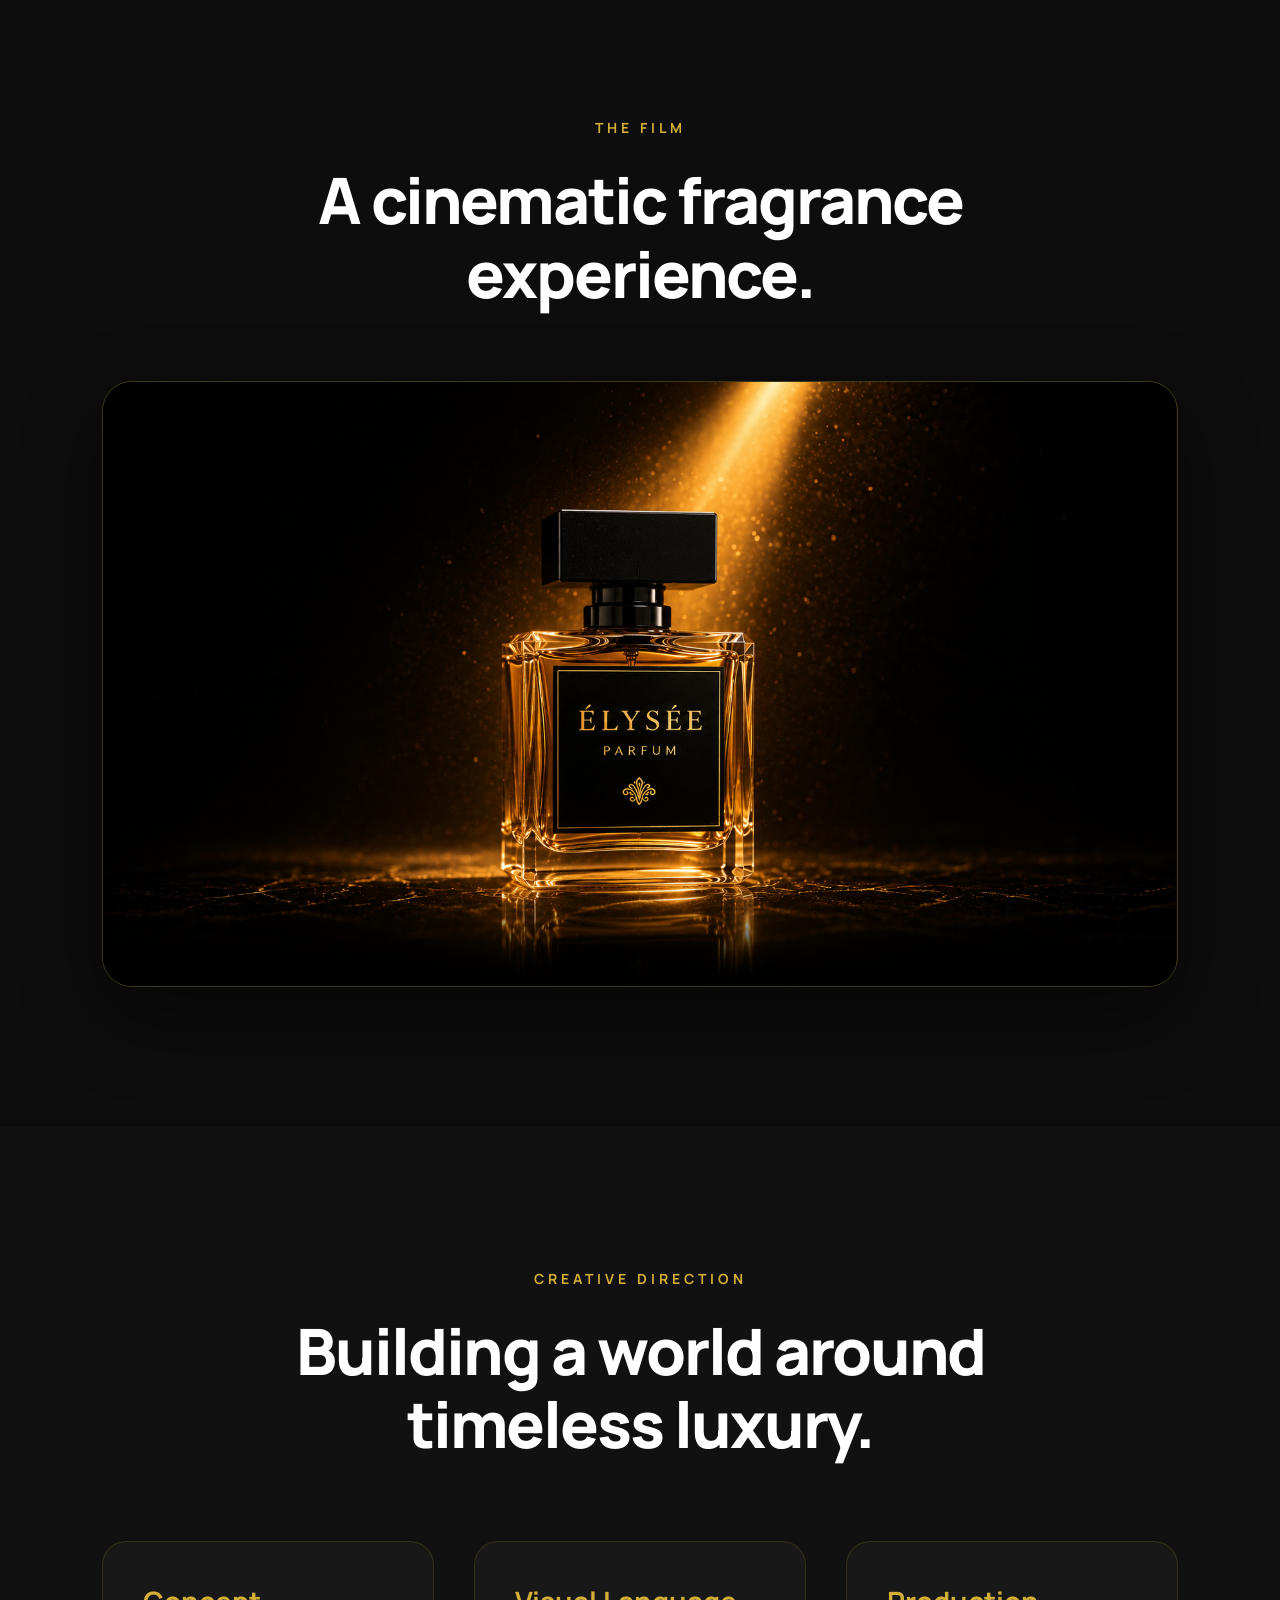
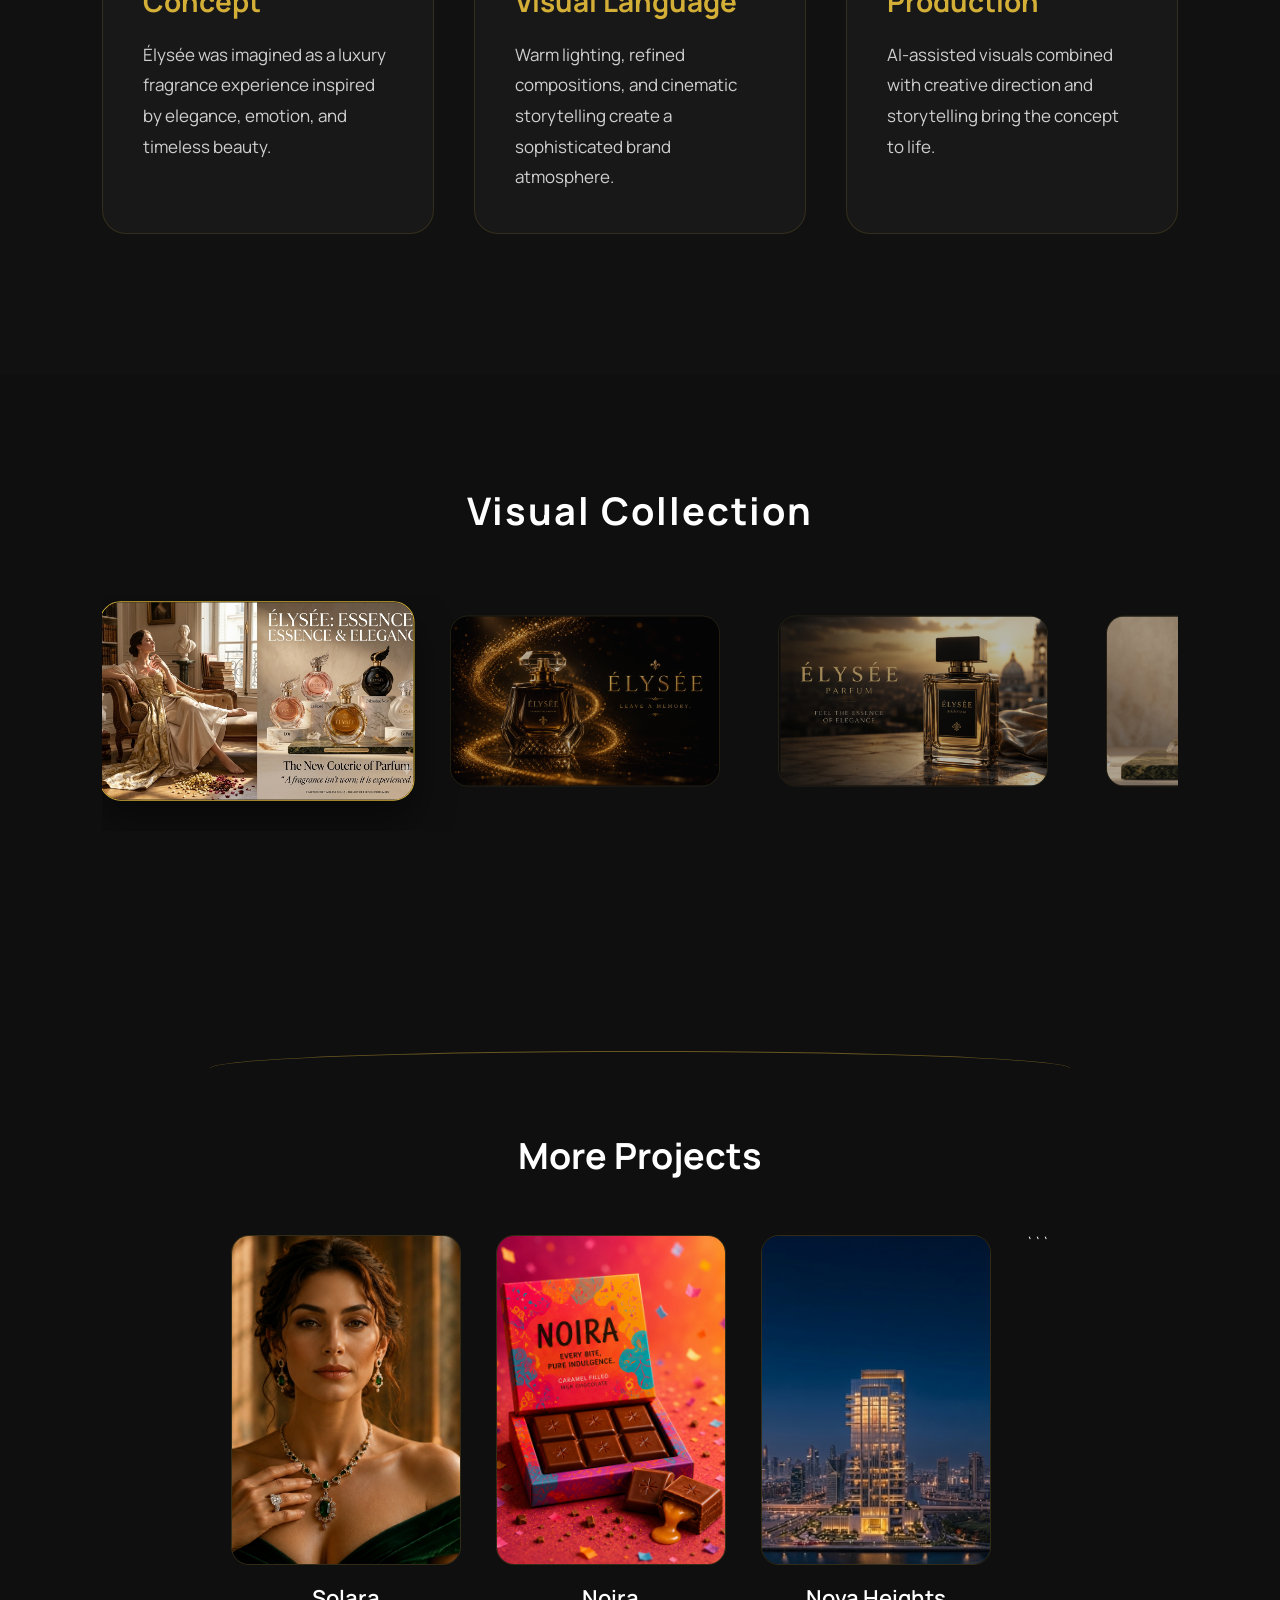
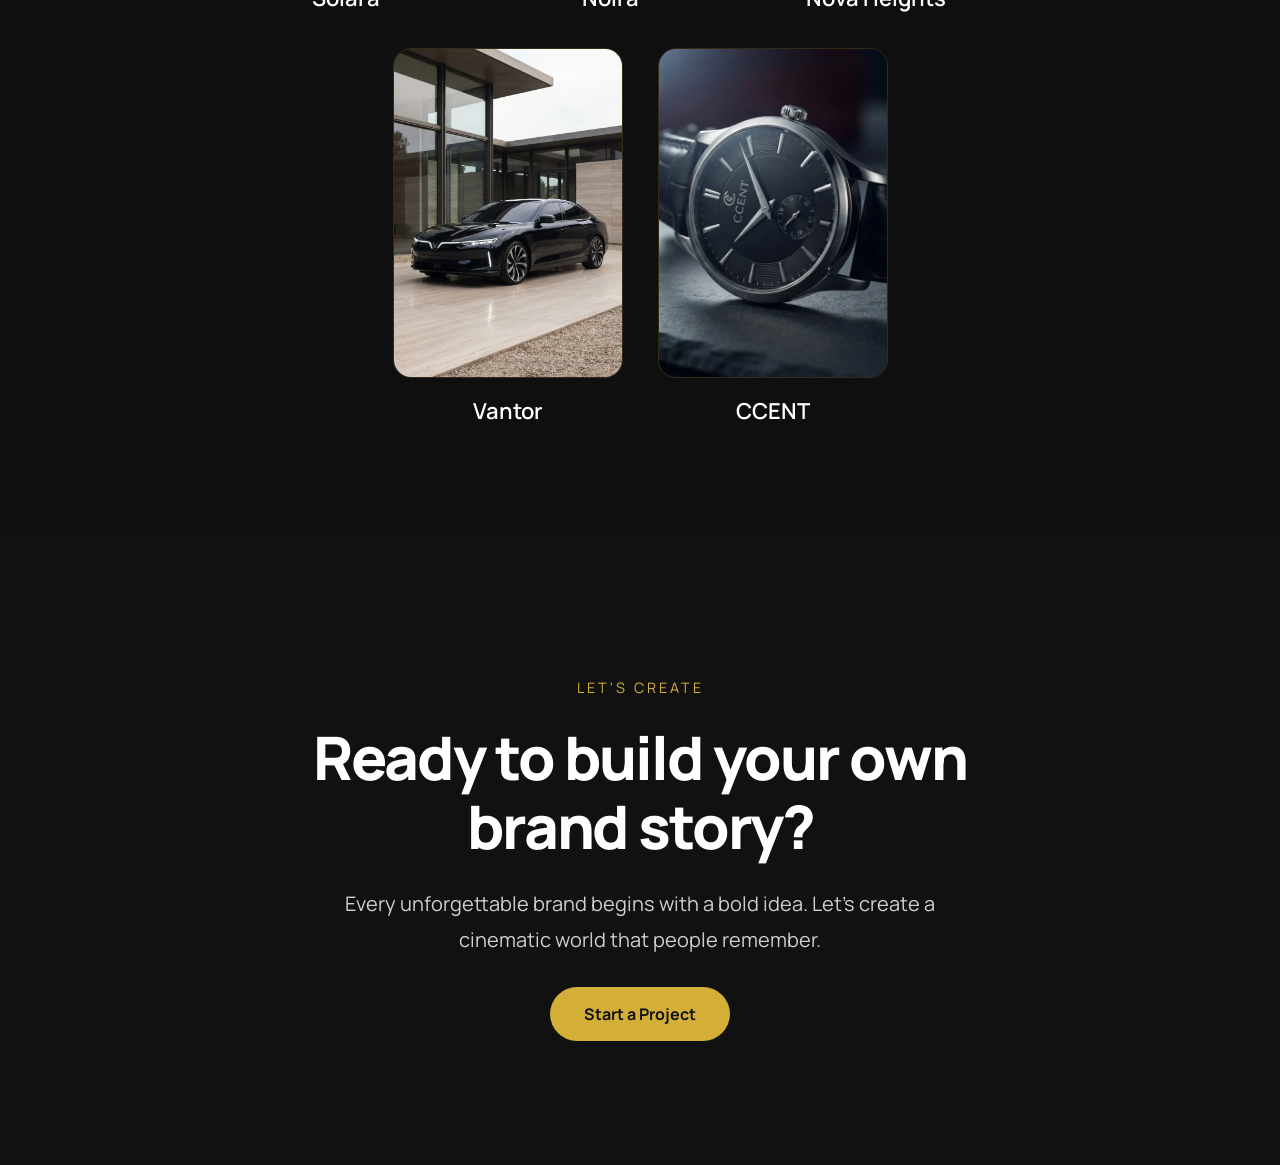
==== commit 3e3f76b0: "Update portfolio projects and visual galleries" ====
--- a/elysee.html
+++ b/elysee.html
@@ -2,6 +2,16 @@
 <html lang="en">
 
 <head>
+
+    <!-- Google tag (gtag.js) -->
+<script async src="https://www.googletagmanager.com/gtag/js?id=G-0BP5FBV0ZF"></script>
+<script>
+  window.dataLayer = window.dataLayer || [];
+  function gtag(){dataLayer.push(arguments);}
+  gtag('js', new Date());
+
+  gtag('config', 'G-0BP5FBV0ZF');
+</script>
 
     <meta charset="UTF-8">
     <meta name="viewport" content="width=device-width, initial-scale=1.0">
@@ -410,6 +420,26 @@
 
 </a>
 
+```
+<!-- VANTOR -->
+
+<a href="vantor.html" class="more-card">
+
+    <img src="images/vantor/poster1.png" alt="Vantor">
+
+    <h3>Vantor</h3>
+
+</a>
+
+<!-- CCENT -->
+
+<a href="ccent.html" class="more-card">
+
+    <img src="images/ccent/hero.png" alt="CCENT">
+
+    <h3>CCENT</h3>
+
+</a>
 
     </div>
 
--- a/css/style.css
+++ b/css/style.css
@@ -2352,4 +2352,75 @@
     .menu-toggle {
         display: block !important;
     }
-}+}
+
+
+/* CCENT visual collection */
+.ccent-gallery .gallery-card {
+    height: auto;
+    aspect-ratio: 9 / 16;
+    overflow: hidden;
+}
+
+.ccent-gallery .gallery-card img {
+    width: 100%;
+    height: 100%;
+    object-fit: contain;
+    display: block;
+}
+
+
+/* CCENT video sizing only */
+.ccent-film-wrapper {
+    max-width: 420px;
+    width: 100%;
+    margin-left: auto;
+    margin-right: auto;
+}
+
+.ccent-film-wrapper video {
+    width: 100%;
+    height: auto;
+    display: block;
+    border-radius: 28px;
+}
+
+/* VANTOR visual collection — prevent image cropping */
+.vantor-gallery .gallery-card {
+    height: auto;
+    aspect-ratio: 9 / 16;
+    overflow: hidden;
+}
+
+.vantor-gallery .gallery-card img {
+    width: 100%;
+    height: 100%;
+    object-fit: contain;
+    display: block;
+}
+/* NOIRA visual collection — prevent image cropping */
+.noira-gallery .gallery-card {
+    height: auto;
+    aspect-ratio: 9 / 16;
+    overflow: hidden;
+}
+
+.noira-gallery .gallery-card img {
+    width: 100%;
+    height: 100%;
+    object-fit: contain;
+    display: block;
+}
+/* SOLARA visual collection — prevent image cropping */
+.solara-gallery .gallery-card {
+height: auto;
+aspect-ratio: 9 / 16;
+overflow: hidden;
+}
+
+.solara-gallery .gallery-card img {
+width: 100%;
+height: 100%;
+object-fit: contain;
+display: block;
+}
